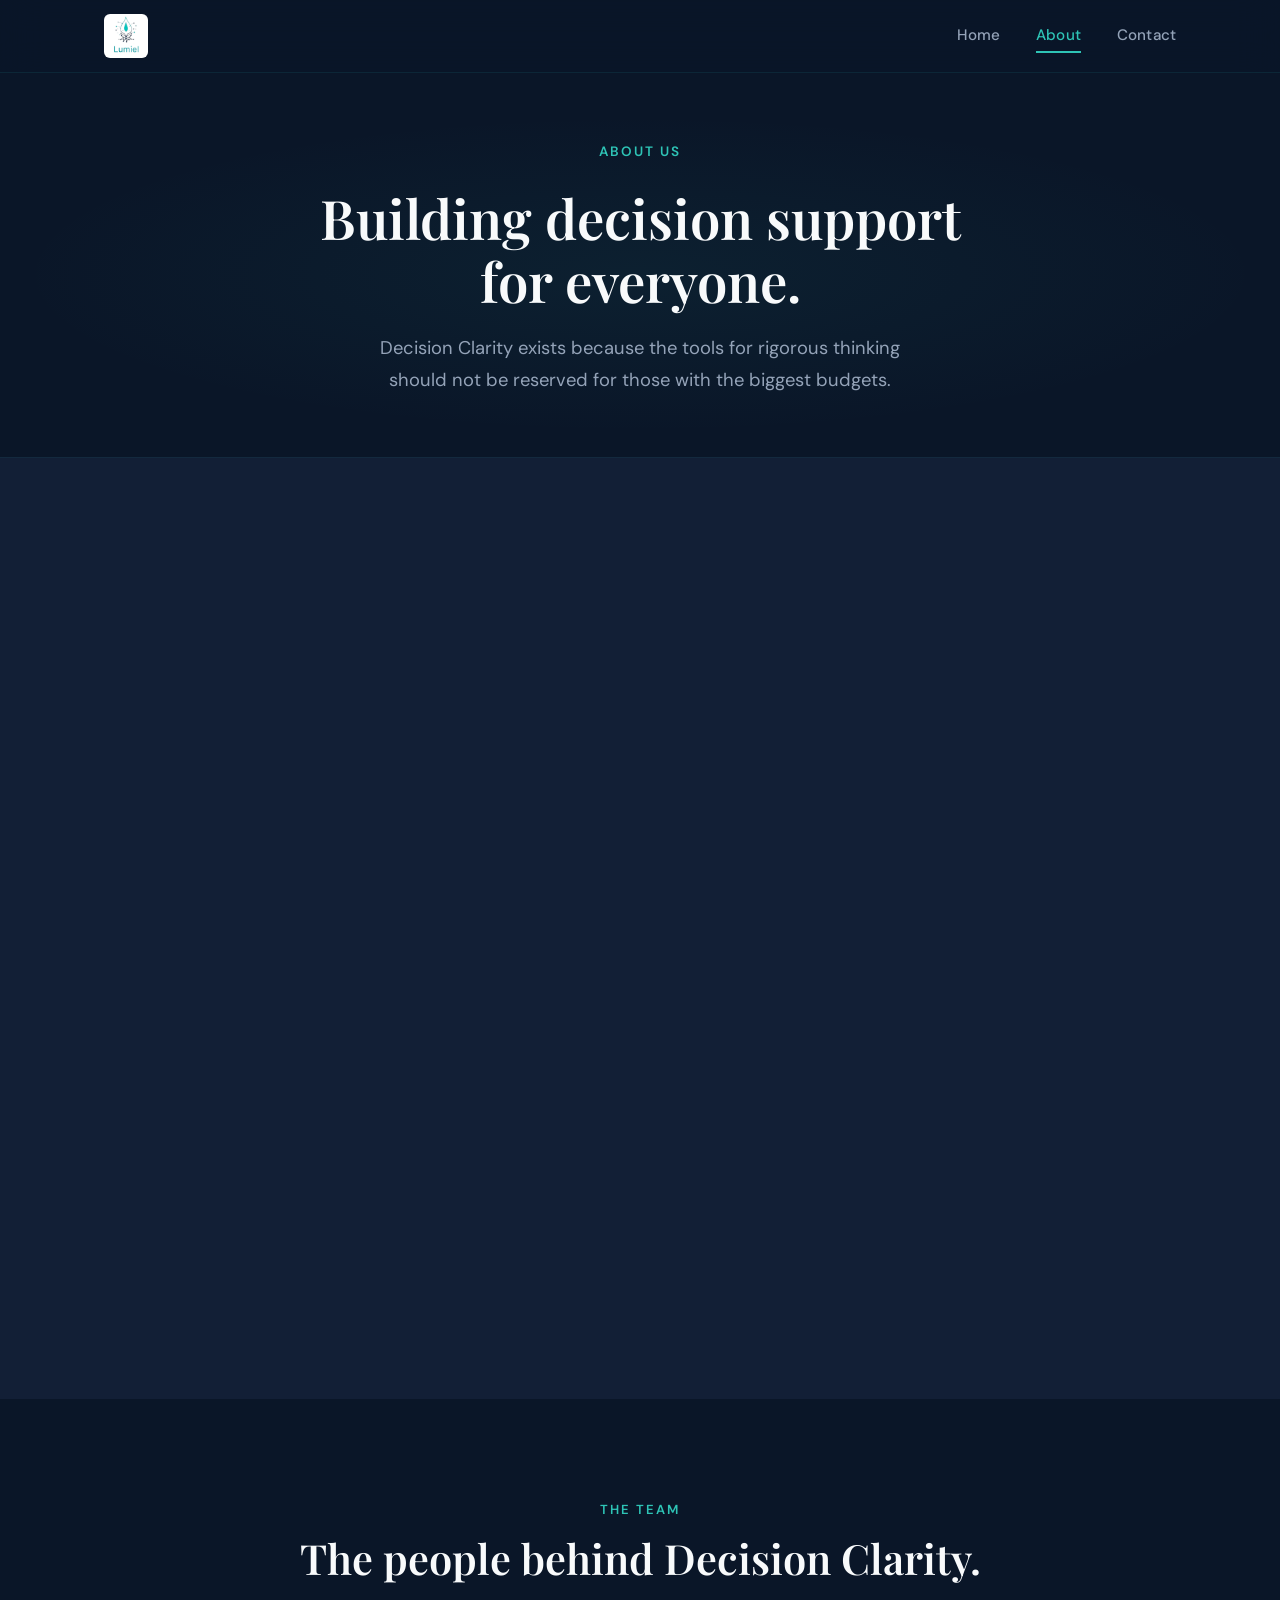
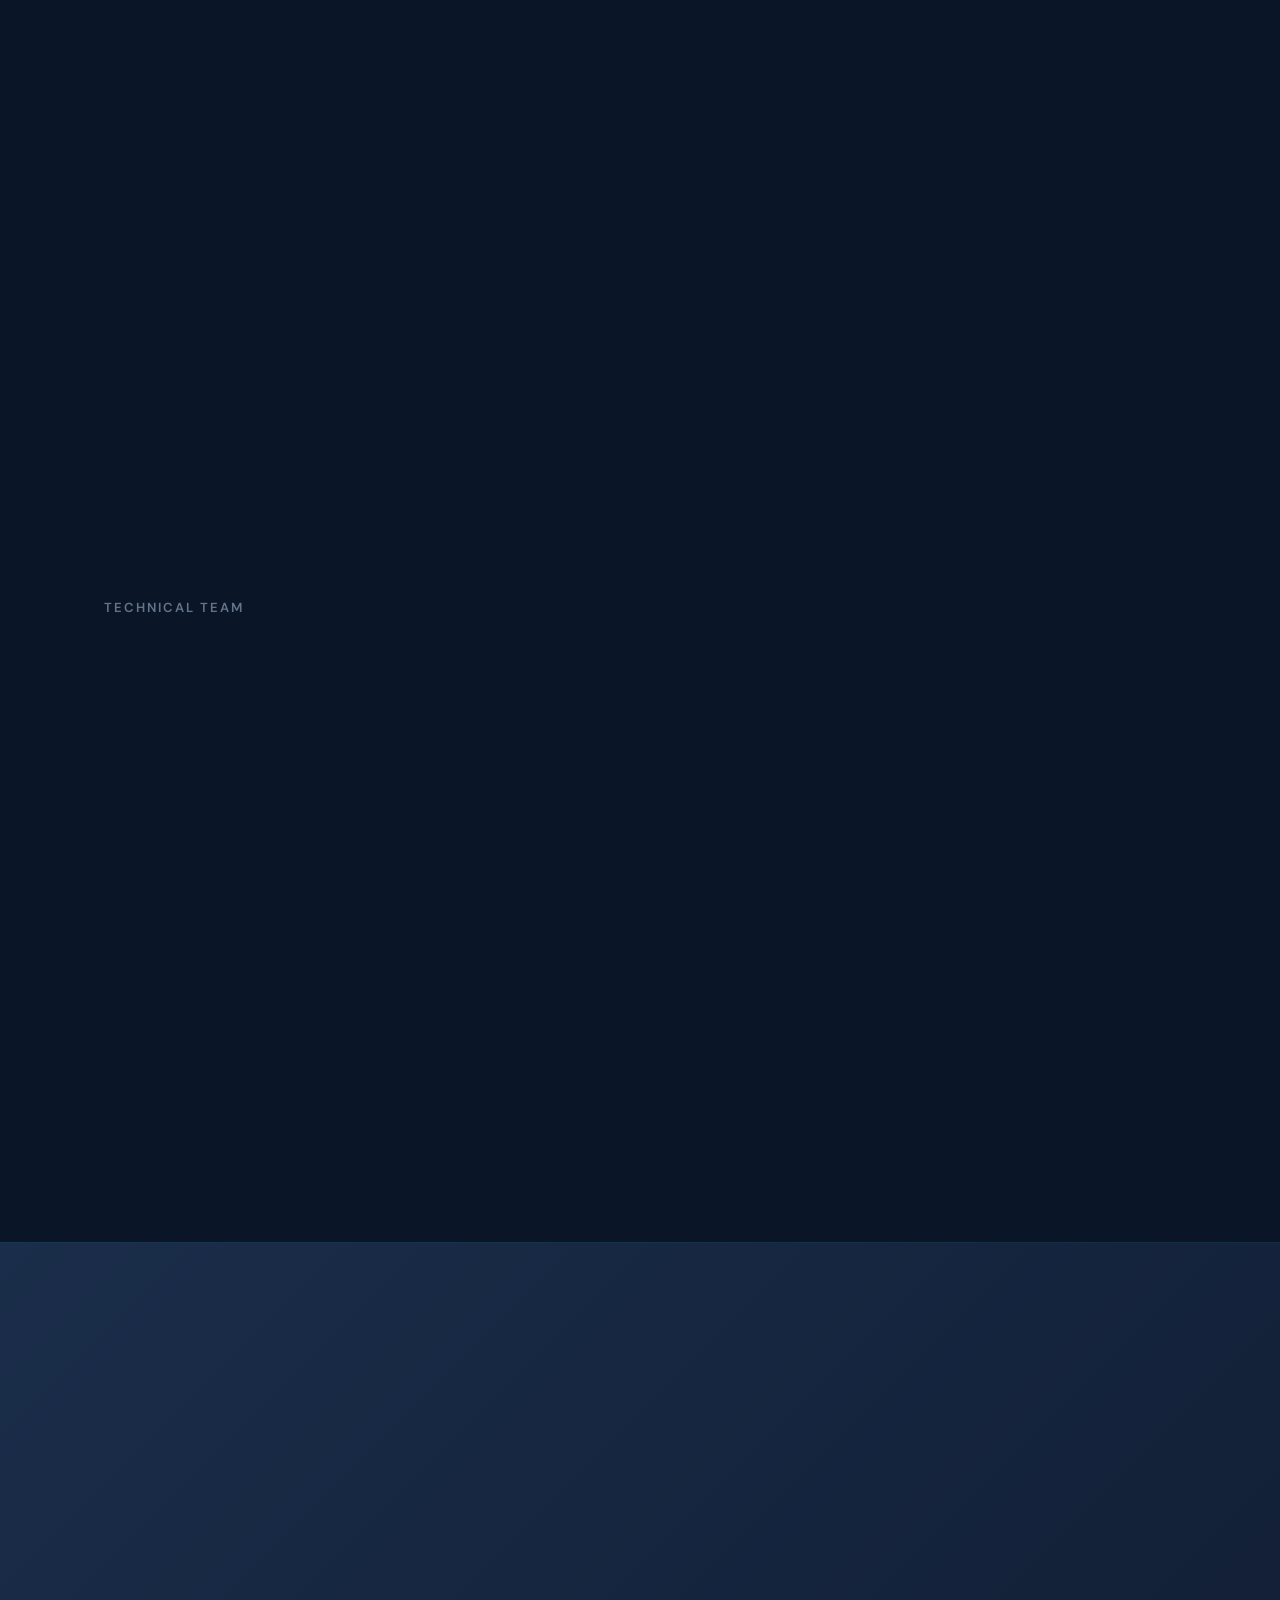
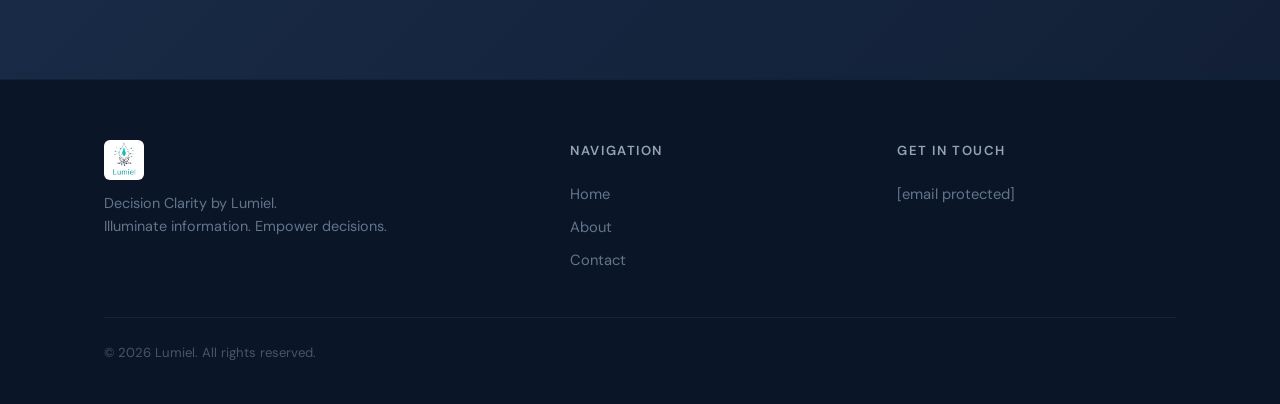
==== about.html @ 92bf22a9 "Initial commit: Decision Clarity site Co-Authored-By: Claude Opus 4.6 <noreply@anthropic.com>" ====
<!DOCTYPE html>
<html lang="en">
<head>
    <meta charset="UTF-8">
    <meta name="viewport" content="width=device-width, initial-scale=1.0">
    <title>About | Decision Clarity by Lumiel</title>
    <meta name="description" content="Meet the team behind Decision Clarity. Learn about our mission to democratize institutional-grade decision support.">
    <link rel="preconnect" href="https://fonts.googleapis.com">
    <link rel="preconnect" href="https://fonts.gstatic.com" crossorigin>
    <link href="https://fonts.googleapis.com/css2?family=DM+Sans:ital,opsz,wght@0,9..40,300;0,9..40,400;0,9..40,500;0,9..40,600;0,9..40,700;1,9..40,400&family=Playfair+Display:wght@400;500;600;700&display=swap" rel="stylesheet">
    <link rel="stylesheet" href="styles.css">
</head>
<body>

    <!-- Navigation -->
    <nav class="nav">
        <div class="nav-inner">
            <a href="index.html" class="nav-logo">
                <img src="images/logo.jpeg" alt="Lumiel" class="nav-logo-img">
            </a>
            <button class="nav-toggle" aria-label="Toggle menu">
                <span></span><span></span><span></span>
            </button>
            <div class="nav-links">
                <a href="index.html" class="nav-link">Home</a>
                <a href="about.html" class="nav-link active">About</a>
                <a href="contact.html" class="nav-link">Contact</a>
            </div>
        </div>
    </nav>

    <!-- About Hero -->
    <section class="page-hero">
        <div class="container">
            <p class="hero-eyebrow">About Us</p>
            <h1 class="page-hero-title">Building decision support<br>for everyone.</h1>
            <p class="page-hero-subtitle">Decision Clarity exists because the tools for rigorous thinking should not be reserved for those with the biggest budgets.</p>
        </div>
    </section>

    <!-- Mission -->
    <section class="section section-mission">
        <div class="container">
            <div class="mission-grid">
                <div class="mission-content">
                    <p class="section-eyebrow">Our Mission</p>
                    <h2 class="section-title">Closing the decision intelligence gap.</h2>
                    <p class="section-body">The methods behind Decision Clarity are not new. Structured analytic techniques, probabilistic forecasting, Bayesian updating, and causal reasoning have been developed and refined over decades in intelligence analysis, clinical research, and policy evaluation.</p>
                    <p class="section-body">What is new is making them accessible. These tools have historically required specialized training, expensive software, or institutional backing. Decision Clarity wraps them in a conversational interface that anyone can use, without sacrificing the rigor that makes them valuable.</p>
                    <p class="section-body">The platform uses a chat-first design that toggles to a structured decision engine when questions involve predictions, tradeoffs, or uncertainty. Simple questions get simple answers. Complex decisions get the analytical depth they deserve.</p>
                </div>
                <div class="mission-principles">
                    <div class="principle">
                        <span class="principle-number">01</span>
                        <h3>Transparency</h3>
                        <p>Every analysis comes with visible reasoning chains. No black boxes.</p>
                    </div>
                    <div class="principle">
                        <span class="principle-number">02</span>
                        <h3>Rigor</h3>
                        <p>Built on established analytical frameworks from intelligence and research communities.</p>
                    </div>
                    <div class="principle">
                        <span class="principle-number">03</span>
                        <h3>Accessibility</h3>
                        <p>Designed for people who need powerful tools, not people who already have them.</p>
                    </div>
                    <div class="principle">
                        <span class="principle-number">04</span>
                        <h3>Integrity</h3>
                        <p>A normative firewall separates facts from values. The platform informs your decisions without making them for you.</p>
                    </div>
                </div>
            </div>
        </div>
    </section>

    <!-- Team -->
    <section class="section section-team">
        <div class="container">
            <p class="section-eyebrow center">The Team</p>
            <h2 class="section-title center">The people behind Decision Clarity.</h2>

            <!-- Founder -->
            <div class="founder-card">
                <div class="founder-info">
                    <div class="founder-header">
                        <div class="founder-avatar">KAH</div>
                        <div>
                            <h3 class="founder-name">Katherine Anne Hardin</h3>
                            <p class="founder-role">Founder</p>
                        </div>
                    </div>
                    <p class="founder-bio">Katherine is the founder and architect of Decision Clarity. Her work sits at the intersection of civic technology, decision science, and AI accountability. She identified the decision intelligence gap after experiencing firsthand how consumer AI tools fail people during high-stakes, time-sensitive situations while institutions have access to far more sophisticated analytical infrastructure.</p>
                    <p class="founder-bio">She brings a distinctive combination of pattern recognition, systems thinking, and practical business execution. Before Decision Clarity, she built and scaled En L'Air Dancewear, achieving top seller status through strategic positioning and operational discipline. Her background includes commercial real estate management, international business operations, and deep engagement with the European civic tech ecosystem.</p>
                    <p class="founder-bio">Katherine designed Decision Clarity's core architecture: an 18 to 34 component system featuring Bayesian updating, causal inference, evidence grading, and a normative firewall that enforces the principled separation of facts from values.</p>
                    <div class="founder-links">
                        <a href="https://www.linkedin.com/in/katherine-hardin-231b8b284/" target="_blank" rel="noopener" class="social-link">
                            <svg viewBox="0 0 24 24" fill="currentColor" width="20" height="20"><path d="M20.447 20.452h-3.554v-5.569c0-1.328-.027-3.037-1.852-3.037-1.853 0-2.136 1.445-2.136 2.939v5.667H9.351V9h3.414v1.561h.046c.477-.9 1.637-1.85 3.37-1.85 3.601 0 4.267 2.37 4.267 5.455v6.286zM5.337 7.433a2.062 2.062 0 01-2.063-2.065 2.064 2.064 0 112.063 2.065zm1.782 13.019H3.555V9h3.564v11.452zM22.225 0H1.771C.792 0 0 .774 0 1.729v20.542C0 23.227.792 24 1.771 24h20.451C23.2 24 24 23.227 24 22.271V1.729C24 .774 23.2 0 22.222 0h.003z"/></svg>
                            LinkedIn
                        </a>
                    </div>
                </div>
            </div>

            <!-- Technical Team -->
            <h3 class="team-section-label">Technical Team</h3>
            <div class="team-grid">
                <div class="team-card">
                    <div class="team-avatar">DD</div>
                    <h3 class="team-name">Daniele Didino</h3>
                    <p class="team-role">Data Scientist &amp; ML Engineer</p>
                    <p class="team-location">Berlin, Germany</p>
                    <p class="team-bio">Data science professional with deep expertise in machine learning, deep learning, and statistical methods. Daniele brings rigorous analytical depth and practical implementation experience across the full data science lifecycle, from concept development to model deployment. His background in communicating complex technical concepts to diverse audiences strengthens the platform's commitment to accessibility.</p>
                    <div class="team-skills">
                        <span>Machine Learning</span>
                        <span>Deep Learning</span>
                        <span>Statistics</span>
                        <span>Data Science</span>
                    </div>
                    <a href="https://www.linkedin.com/in/daniele-didino" target="_blank" rel="noopener" class="social-link">
                        <svg viewBox="0 0 24 24" fill="currentColor" width="16" height="16"><path d="M20.447 20.452h-3.554v-5.569c0-1.328-.027-3.037-1.852-3.037-1.853 0-2.136 1.445-2.136 2.939v5.667H9.351V9h3.414v1.561h.046c.477-.9 1.637-1.85 3.37-1.85 3.601 0 4.267 2.37 4.267 5.455v6.286zM5.337 7.433a2.062 2.062 0 01-2.063-2.065 2.064 2.064 0 112.063 2.065zm1.782 13.019H3.555V9h3.564v11.452zM22.225 0H1.771C.792 0 0 .774 0 1.729v20.542C0 23.227.792 24 1.771 24h20.451C23.2 24 24 23.227 24 22.271V1.729C24 .774 23.2 0 22.222 0h.003z"/></svg>
                        LinkedIn
                    </a>
                </div>

                <div class="team-card">
                    <div class="team-avatar">TK</div>
                    <h3 class="team-name">Timur Kabulov</h3>
                    <p class="team-role">AI/ML Engineer</p>
                    <p class="team-location">Minsk, Belarus</p>
                    <p class="team-bio">Machine learning engineer with strong practical experience applying advanced deep learning and statistical methods to real-world problems. Timur specializes in computer vision, image segmentation, and building AI-powered systems, bringing hands-on expertise in designing and deploying scalable ML solutions. His background spans bioengineering, bioinformatics, and industrial applications of AI.</p>
                    <div class="team-skills">
                        <span>Deep Learning</span>
                        <span>Computer Vision</span>
                        <span>Python</span>
                        <span>PyTorch</span>
                    </div>
                    <a href="https://www.linkedin.com/in/ta8kimur" target="_blank" rel="noopener" class="social-link">
                        <svg viewBox="0 0 24 24" fill="currentColor" width="16" height="16"><path d="M20.447 20.452h-3.554v-5.569c0-1.328-.027-3.037-1.852-3.037-1.853 0-2.136 1.445-2.136 2.939v5.667H9.351V9h3.414v1.561h.046c.477-.9 1.637-1.85 3.37-1.85 3.601 0 4.267 2.37 4.267 5.455v6.286zM5.337 7.433a2.062 2.062 0 01-2.063-2.065 2.064 2.064 0 112.063 2.065zm1.782 13.019H3.555V9h3.564v11.452zM22.225 0H1.771C.792 0 0 .774 0 1.729v20.542C0 23.227.792 24 1.771 24h20.451C23.2 24 24 23.227 24 22.271V1.729C24 .774 23.2 0 22.222 0h.003z"/></svg>
                        LinkedIn
                    </a>
                </div>
            </div>
        </div>
    </section>

    <!-- CTA -->
    <section class="section section-cta">
        <div class="container">
            <div class="cta-inner">
                <h2>Interested in what we're building?</h2>
                <p>Decision Clarity is in active development. We welcome conversations with funders, researchers, civic technologists, and anyone who believes decision support should be accessible to all.</p>
                <a href="contact.html" class="btn btn-primary">Get in Touch</a>
            </div>
        </div>
    </section>

    <!-- Footer -->
    <footer class="footer">
        <div class="container">
            <div class="footer-grid">
                <div class="footer-brand">
                    <img src="images/logo.jpeg" alt="Lumiel" class="footer-logo">
                    <p class="footer-tagline">Decision Clarity by Lumiel.<br>Illuminate information. Empower decisions.</p>
                </div>
                <div class="footer-nav">
                    <h4>Navigation</h4>
                    <a href="index.html">Home</a>
                    <a href="about.html">About</a>
                    <a href="contact.html">Contact</a>
                </div>
                <div class="footer-contact">
                    <h4>Get in Touch</h4>
                    <a href="/cdn-cgi/l/email-protection#6d060c1905081f040308050c1f0904035e5e2d0a000c0401430e0200"><span class="__cf_email__" data-cfemail="9ef5ffeaf6fbecf7f0fbf6ffecfaf7f0adaddef9f3fff7f2b0fdf1f3">[email&#160;protected]</span></a>
                </div>
            </div>
            <div class="footer-bottom">
                <p>&copy; 2026 Lumiel. All rights reserved.</p>
            </div>
        </div>
    </footer>

    <script data-cfasync="false" src="/cdn-cgi/scripts/5c5dd728/cloudflare-static/email-decode.min.js"></script><script>
        const toggle = document.querySelector('.nav-toggle');
        const links = document.querySelector('.nav-links');
        toggle.addEventListener('click', () => {
            links.classList.toggle('open');
            toggle.classList.toggle('open');
        });

        const observer = new IntersectionObserver((entries) => {
            entries.forEach(entry => {
                if (entry.isIntersecting) e
---- styles.css ----
/* ============================================
   Decision Clarity by Lumiel
   Stylesheet
   ============================================ */

:root {
    --navy: #0a1628;
    --navy-mid: #121f36;
    --navy-light: #1a2d4a;
    --teal: #2ec4b6;
    --teal-light: #5eddd0;
    --teal-glow: rgba(46, 196, 182, 0.15);
    --teal-subtle: rgba(46, 196, 182, 0.08);
    --white: #f8fafb;
    --gray-100: #e8ecf0;
    --gray-200: #c9d1da;
    --gray-300: #94a3b8;
    --gray-400: #64748b;
    --gray-500: #475569;
    --text-primary: #f0f4f8;
    --text-secondary: #94a3b8;
    --text-dark: #1a2d4a;
    --text-dark-secondary: #475569;
    --surface: #0f1b2e;
    --surface-light: #f1f5f9;
    --font-display: 'Playfair Display', Georgia, serif;
    --font-body: 'DM Sans', -apple-system, BlinkMacSystemFont, sans-serif;
    --ease-out: cubic-bezier(0.25, 0.46, 0.45, 0.94);
    --ease-spring: cubic-bezier(0.34, 1.56, 0.64, 1);
}

/* Reset */
*, *::before, *::after { box-sizing: border-box; margin: 0; padding: 0; }
html { scroll-behavior: smooth; -webkit-font-smoothing: antialiased; }
body {
    font-family: var(--font-body);
    background: var(--navy);
    color: var(--text-primary);
    line-height: 1.7;
    overflow-x: hidden;
}
img { max-width: 100%; display: block; }
a { color: inherit; text-decoration: none; }

/* Container */
.container {
    max-width: 1120px;
    margin: 0 auto;
    padding: 0 24px;
}

/* ============================================
   Navigation
   ============================================ */
.nav {
    position: fixed;
    top: 0;
    left: 0;
    right: 0;
    z-index: 1000;
    background: rgba(10, 22, 40, 0.85);
    backdrop-filter: blur(20px);
    border-bottom: 1px solid rgba(46, 196, 182, 0.1);
}
.nav-inner {
    max-width: 1120px;
    margin: 0 auto;
    padding: 0 24px;
    display: flex;
    align-items: center;
    justify-content: space-between;
    height: 72px;
}
.nav-logo { display: flex; align-items: center; }
.nav-logo-img { height: 44px; width: auto; border-radius: 6px; }
.nav-links { display: flex; gap: 36px; align-items: center; }
.nav-link {
    font-size: 0.95rem;
    font-weight: 500;
    color: var(--gray-300);
    transition: color 0.3s var(--ease-out);
    letter-spacing: 0.01em;
    position: relative;
}
.nav-link::after {
    content: '';
    position: absolute;
    bottom: -4px;
    left: 0;
    width: 0;
    height: 2px;
    background: var(--teal);
    transition: width 0.3s var(--ease-out);
}
.nav-link:hover, .nav-link.active { color: var(--teal); }
.nav-link:hover::after, .nav-link.active::after { width: 100%; }

/* Mobile Nav Toggle */
.nav-toggle {
    display: none;
    flex-direction: column;
    gap: 5px;
    background: none;
    border: none;
    cursor: pointer;
    padding: 4px;
}
.nav-toggle span {
    display: block;
    width: 24px;
    height: 2px;
    background: var(--gray-300);
    transition: all 0.3s var(--ease-out);
    border-radius: 1px;
}
.nav-toggle.open span:nth-child(1) { transform: rotate(45deg) translate(5px, 5px); }
.nav-toggle.open span:nth-child(2) { opacity: 0; }
.nav-toggle.open span:nth-child(3) { transform: rotate(-45deg) translate(5px, -5px); }

/* ============================================
   Hero
   ============================================ */
.hero {
    position: relative;
    min-height: 100vh;
    display: flex;
    align-items: center;
    padding: 120px 24px 80px;
    overflow: hidden;
}
.hero-bg {
    position: absolute;
    inset: 0;
    background: 
        radial-gradient(ellipse 80% 60% at 20% 50%, rgba(46, 196, 182, 0.08) 0%, transparent 70%),
        radial-gradient(ellipse 60% 80% at 80% 30%, rgba(46, 196, 182, 0.05) 0%, transparent 60%),
        linear-gradient(180deg, var(--navy) 0%, var(--navy-mid) 100%);
}
.hero-glow {
    position: absolute;
    top: 30%;
    left: 10%;
    width: 400px;
    height: 400px;
    background: radial-gradient(circle, rgba(46, 196, 182, 0.12) 0%, transparent 70%);
    filter: blur(80px);
    pointer-events: none;
    animation: glow-float 8s ease-in-out infinite alternate;
}
@keyframes glow-float {
    0% { transform: translate(0, 0); }
    100% { transform: translate(60px, -40px); }
}
.hero-content {
    position: relative;
    max-width: 720px;
    margin: 0 auto;
    text-align: center;
}
.hero-eyebrow {
    font-family: var(--font-body);
    font-size: 0.85rem;
    font-weight: 600;
    text-transform: uppercase;
    letter-spacing: 0.15em;
    color: var(--teal);
    margin-bottom: 24px;
}
.hero-title {
    font-family: var(--font-display);
    font-size: clamp(2.4rem, 5.5vw, 3.8rem);
    font-weight: 600;
    line-height: 1.15;
    margin-bottom: 28px;
    color: var(--white);
}
.hero-subtitle {
    font-size: 1.15rem;
    line-height: 1.75;
    color: var(--gray-300);
    margin-bottom: 40px;
    max-width: 600px;
    margin-left: auto;
    margin-right: auto;
}
.hero-actions {
    display: flex;
    gap: 16px;
    justify-content: center;
    flex-wrap: wrap;
}

/* ============================================
   Page Hero (About, Contact)
   ============================================ */
.page-hero {
    padding: 140px 0 60px;
    text-align: center;
    background:
        radial-gradient(ellipse 70% 50% at 50% 60%, rgba(46, 196, 182, 0.06) 0%, transparent 70%),
        var(--navy);
}
.page-hero-title {
    font-family: var(--font-display);
    font-size: clamp(2.2rem, 5vw, 3.4rem);
    font-weight: 600;
    line-height: 1.15;
    margin-bottom: 20px;
    color: var(--white);
}
.page-hero-subtitle {
    font-size: 1.15rem;
    color: var(--gray-300);
    max-width: 560px;
    margin: 0 auto;
    line-height: 1.75;
}

/* ============================================
   Buttons
   ============================================ */
.btn {
    display: inline-flex;
    align-items: center;
    padding: 14px 32px;
    font-family: var(--font-body);
    font-size: 0.95rem;
    font-weight: 600;
    border-radius: 8px;
    transition: all 0.3s var(--ease-out);
    cursor: pointer;
    border: none;
    letter-spacing: 0.01em;
}
.btn-primary {
    background: var(--teal);
    color: var(--navy);
}
.btn-primary:hover {
    background: var(--teal-light);
    transform: translateY(-2px);
    box-shadow: 0 8px 30px rgba(46, 196, 182, 0.25);
}
.btn-outline {
    background: transparent;
    color: var(--teal);
    border: 1.5px solid rgba(46, 196, 182, 0.4);
}
.btn-outline:hover {
    border-color: var(--teal);
    background: rgba(46, 196, 182, 0.08);
    transform: translateY(-2px);
}
.btn-outline-light {
    background: transparent;
    color: var(--white);
    border: 1.5px solid rgba(255, 255, 255, 0.3);
}
.btn-outline-light:hover {
    border-color: var(--white);
    background: rgba(255, 255, 255, 0.08);
    transform: translateY(-2px);
}

/* ============================================
   Sections
   ============================================ */
.section { padding: 100px 0; }
.section-eyebrow {
    font-size: 0.82rem;
    font-weight: 600;
    text-transform: uppercase;
    letter-spacing: 0.15em;
    color: var(--teal);
    margin-bottom: 12px;
}
.section-eyebrow.center { text-align: center; }
.section-title {
    font-family: var(--font-display);
    font-size: clamp(1.8rem, 3.5vw, 2.6rem);
    font-weight: 600;
    line-height: 1.2;
    margin-bottom: 20px;
    color: var(--white);
}
.section-title.center { text-align: center; }
.section-body {
    font-size: 1.05rem;
    color: var(--gray-300);
    line-height: 1.8;
    margin-bottom: 16px;
}
.section-intro {
    font-size: 1.1rem;
    color: var(--gray-300);
    max-width: 640px;
    margin: 0 auto 60px;
    line-height: 1.75;
}
.section-intro.center { text-align: center; }

/* ============================================
   Problem Section
   ============================================ */
.section-problem {
    background: var(--navy-mid);
    border-top: 1px solid rgba(46, 196, 182, 0.06);
    border-bottom: 1px solid rgba(46, 196, 182, 0.06);
}
.problem-grid {
    display: grid;
    grid-template-columns: 1fr 1fr;
    gap: 80px;
    align-items: center;
}
.problem-text, .problem-visual {
    opacity: 0;
    transform: translateY(30px);
    transition: all 0.8s var(--ease-out);
}
.problem-text.visible, .problem-visual.visible {
    opacity: 1;
    transform: translateY(0);
}
.gap-card {
    padding: 28px;
    border-radius: 12px;
    border: 1px solid rgba(46, 196, 182, 0.15);
}
.gap-card-top {
    background: linear-gradient(135deg, rgba(46, 196, 182, 0.12) 0%, rgba(46, 196, 182, 0.03) 100%);
}
.gap-card-bottom {
    background: rgba(255, 255, 255, 0.03);
    border-color: rgba(255, 255, 255, 0.1);
}
.gap-card h3 {
    font-family: var(--font-display);
    font-size: 1.2rem;
    margin-bottom: 8px;
    color: var(--white);
}
.gap-card p {
    font-size: 0.92rem;
    color: var(--gray-300);
    line-height: 1.6;
}
.gap-icon {
    font-size: 1.4rem;
    color: var(--teal);
    display: block;
    margin-bottom: 10px;
}
.gap-divider {
    display: flex;
    align-items: center;
    justify-content: center;
    padding: 20px 0;
}
.gap-divider span {
    font-size: 0.8rem;
    font-weight: 700;
    text-transform: uppercase;
    letter-spacing: 0.2em;
    color: var(--gray-400);
    position: relative;
    padding: 0 20px;
}
.gap-divider span::before, .gap-divider span::after {
    content: '';
    position: absolute;
    top: 50%;
    width: 40px;
    height: 1px;
    background: var(--gray-500);
}
.gap-divider span::before { right: 100%; }
.gap-divider span::after { left: 100%; }

/* ============================================
   Capabilities
   ============================================ */
.section-capabilities {
    background: var(--navy);
}
.capabilities-grid {
    display: grid;
    grid-template-columns: repeat(3, 1fr);
    gap: 24px;
}
.capability-card {
    padding: 36px 28px;
    border-radius: 12px;
    background: var(--surface);
    border: 1px solid rgba(46, 196, 182, 0.08);
    transition: all 0.4s var(--ease-out);
    opacity: 0;
    transform: translateY(30px);
}
.capability-card.visible {
    opacity: 1;
    transform: translateY(0);
}
.capability-card:nth-child(2).visible { transition-delay: 0.1s; }
.capability-card:nth-child(3).visible { transition-delay: 0.2s; }
.capability-card:nth-child(4).visible { transition-delay: 0.3s; }
.capability-card:nth-child(5).visible { transition-delay: 0.4s; }
.capability-card:nth-child(6).visible { transition-delay: 0.5s; }
.capability-card:hover {
    border-color: rgba(46, 196, 182, 0.25);
    transform: translateY(-4px);
    box-shadow: 0 12px 40px rgba(0, 0, 0, 0.3);
}
.capability-icon {
    width: 48px;
    height: 48px;
    margin-bottom: 20px;
    color: var(--teal);
}
.capability-icon svg { width: 100%; height: 100%; }
.capability-card h3 {
    font-family: var(--font-display);
    font-size: 1.15rem;
    font-weight: 600;
    margin-bottom: 12px;
    color: var(--white);
}
.capability-card p {
    font-size: 0.95rem;
    color: var(--gray-300);
    line-height: 1.7;
}

/* ============================================
   CTA Section
   ============================================ */
.section-cta {
    background: linear-gradient(135deg, var(--navy-light) 0%, var(--navy-mid) 100%);
    border-top: 1px solid rgba(46, 196, 182, 0.08);
}
.cta-inner {
    text-align: center;
    max-width: 640px;
    margin: 0 auto;
    opacity: 0;
    transform: translateY(30px);
    transition: all 0.8s var(--ease-out);
}
.cta-inner.visible {
    opacity: 1;
    transform: translateY(0);
}
.cta-inner h2 {
    font-family: var(--font-display);
    font-size: clamp(1.6rem, 3vw, 2.2rem);
    font-weight: 600;
    line-height: 1.3;
    margin-bottom: 16px;
    color: var(--white);
}
.cta-inner p {
    font-size: 1.05rem;
    color: var(--gray-300);
    line-height: 1.75;
    margin-bottom: 32px;
}
.cta-actions {
    display: flex;
    gap: 16px;
    justify-content: center;
    flex-wrap: wrap;
}

/* ============================================
   Mission Section (About)
   ============================================ */
.section-mission {
    background: var(--navy-mid);
    border-top: 1px solid rgba(46, 196, 182, 0.06);
}
.mission-grid {
    display: grid;
    grid-template-columns: 1.2fr 1fr;
    gap: 80px;
    align-items: start;
}
.mission-content {
    opacity: 0;
    transform: translateY(30px);
    transition: all 0.8s var(--ease-out);
}
.mission-content.visible {
    opacity: 1;
    transform: translateY(0);
}
.mission-principles { display: flex; flex-direction: column; gap: 24px; }
.principle {
    padding: 24px;
    border-radius: 10px;
    background: var(--surface);
    border: 1px solid rgba(46, 196, 182, 0.08);
    opacity: 0;
    transform: translateX(30px);
    transition: all 0.6s var(--ease-out);
}
.principle.visible {
    opacity: 1;
    transform: translateX(0);
}
.principle:nth-child(2).visible { transition-delay: 0.1s; }
.principle:nth-child(3).visible { transition-delay: 0.2s; }
.principle:nth-child(4).visible { transition-delay: 0.3s; }
.principle-number {
    font-size: 0.75rem;
    font-weight: 700;
    color: var(--teal);
    letter-spacing: 0.1em;
    display: block;
    margin-bottom: 8px;
}
.principle h3 {
    font-family: var(--font-display);
    font-size: 1.1rem;
    margin-bottom: 6px;
    color: var(--white);
}
.principle p {
    font-size: 0.92rem;
    color: var(--gray-300);
    line-height: 1.6;
}

/* ============================================
   Team Section (About)
   ============================================ */
.section-team {
    background: var(--navy);
}
.team-section-label {
    font-family: var(--font-body);
    font-size: 0.82rem;
    font-weight: 600;
    text-transform: uppercase;
    letter-spacing: 0.15em;
    color: var(--gray-400);
    margin-bottom: 24px;
    margin-top: 60px;
}

/* Founder Card */
.founder-card {
    margin-top: 48px;
    padding: 40px;
    border-radius: 16px;
    background: linear-gradient(135deg, rgba(46, 196, 182, 0.06) 0%, var(--surface) 100%);
    border: 1px solid rgba(46, 196, 182, 0.12);
    opacity: 0;
    transform: translateY(30px);
    transition: all 0.8s var(--ease-out);
}
.founder-card.visible {
    opacity: 1;
    transform: translateY(0);
}
.founder-header {
    display: flex;
    align-items: center;
    gap: 20px;
    margin-bottom: 24px;
}
.founder-avatar {
    width: 64px;
    height: 64px;
    border-radius: 50%;
    background: linear-gradient(135deg, var(--teal) 0%, var(--teal-light) 100%);
    display: flex;
    align-items: center;
    justify-content: center;
    font-family: var(--font-display);
    font-weight: 600;
    font-size: 1.1rem;
    color: var(--navy);
    flex-shrink: 0;
}
.founder-name {
    font-family: var(--font-display);
    font-size: 1.5rem;
    font-weight: 600;
    color: var(--white);
}
.founder-role {
    font-size: 0.95rem;
    color: var(--teal);
    font-weight: 500;
    margin-top: 2px;
}
.founder-bio {
    font-size: 1rem;
    color: var(--gray-300);
    line-height: 1.8;
    margin-bottom: 14px;
}
.founder-links {
    margin-top: 20px;
    display: flex;
    gap: 16px;
}

/* Social Links */
.social-link {
    display: inline-flex;
    align-items: center;
    gap: 8px;
    font-size: 0.9rem;
    font-weight: 500;
    color: var(--teal);
    transition: color 0.3s var(--ease-out);
}
.social-link:hover { color: var(--teal-light); }
.social-link svg { flex-shrink: 0; }

/* Team Cards */
.team-grid {
    display: grid;
    grid-template-columns: repeat(2, 1fr);
    gap: 24px;
}
.team-card {
    padding: 32px;
    border-radius: 12px;
    background: var(--surface);
    border: 1px solid rgba(46, 196, 182, 0.08);
    transition: all 0.4s var(--ease-out);
    opacity: 0;
    transform: translateY(30px);
}
.team-card.visible {
    opacity: 1;
    transform: translateY(0);
}
.team-card:nth-child(2).visible { transition-delay: 0.15s; }
.team-card:hover {
    border-color: rgba(46, 196, 182, 0.2);
    transform: translateY(-3px);
}
.team-avatar {
    width: 52px;
    height: 52px;
    border-radius: 50%;
    background: var(--navy-light);
    border: 1.5px solid rgba(46, 196, 182, 0.25);
    display: flex;
    align-items: center;
    justify-content: center;
    font-family: var(--font-display);
    font-weight: 600;
    font-size: 0.95rem;
    color: var(--teal);
    margin-bottom: 16px;
}
.team-name {
    font-family: var(--font-display);
    font-size: 1.15rem;
    font-weight: 600;
    color: var(--white);
    margin-bottom: 4px;
}
.team-role {
    font-size: 0.92rem;
    color: var(--teal);
    font-weight: 500;
}
.team-location {
    font-size: 0.85rem;
    color: var(--gray-400);
    margin-bottom: 14px;
}
.team-bio {
    font-size: 0.92rem;
    color: var(--gray-300);
    line-height: 1.7;
    margin-bottom: 16px;
}
.team-skills {
    display: flex;
    flex-wrap: wrap;
    gap: 8px;
    margin-bottom: 16px;
}
.team-skills span {
    font-size: 0.78rem;
    font-weight: 500;
    padding: 4px 12px;
    border-radius: 20px;
    background: rgba(46, 196, 182, 0.1);
    color: var(--teal);
    border: 1px solid rgba(46, 196, 182, 0.15);
}

/* ============================================
   Contact Section
   ============================================ */
.section-contact {
    background: var(--navy-mid);
    border-top: 1px solid rgba(46, 196, 182, 0.06);
}
.contact-grid {
    display: grid;
    grid-template-columns: 1fr 1fr;
    gap: 60px;
    align-items: start;
}
.contact-block {
    margin-bottom: 36px;
    opacity: 0;
    transform: translateY(20px);
    transition: all 0.6s var(--ease-out);
}
.contact-block.visible {
    opacity: 1;
    transform: translateY(0);
}
.contact-block:nth-child(2).visible { transition-delay: 0.1s; }
.contact-block:nth-child(3).visible { transition-delay: 0.2s; }
.contact-block h3 {
    font-family: var(--font-display);
    font-size: 1.1rem;
    color: var(--white);
    margin-bottom: 10px;
}
.contact-link {
    font-size: 1.05rem;
    color: var(--teal);
    transition: color 0.3s var(--ease-out);
}
.contact-link:hover { color: var(--teal-light); }
.contact-list {
    list-style: none;
    padding: 0;
}
.contact-list li {
    font-size: 0.95rem;
    color: var(--gray-300);
    line-height: 1.7;
    padding: 6px 0;
    padding-left: 20px;
    position: relative;
}
.contact-list li::before {
    content: '';
    position: absolute;
    left: 0;
    top: 14px;
    width: 6px;
    height: 6px;
    border-radius: 50%;
    background: var(--teal);
    opacity: 0.6;
}
.contact-card {
    padding: 48px 36px;
    border-radius: 16px;
    background: var(--surface);
    border: 1px solid rgba(46, 196, 182, 0.1);
    text-align: center;
    opacity: 0;
    transform: translateY(30px);
    transition: all 0.8s var(--ease-out);
}
.contact-card.visible {
    opacity: 1;
    transform: translateY(0);
}
.contact-card-icon {
    color: var(--teal);
    margin-bottom: 20px;
    opacity: 0.8;
}
.contact-card h3 {
    font-family: var(--font-display);
    font-size: 1.3rem;
    color: var(--white);
    margin-bottom: 12px;
}
.contact-card p {
    font-size: 0.95rem;
    color: var(--gray-300);
    line-height: 1.7;
    margin-bottom: 28px;
}

/* ============================================
   Footer
   ============================================ */
.footer {
    padding: 60px 0 40px;
    border-top: 1px solid rgba(46, 196, 182, 0.08);
    background: var(--navy);
}
.footer-grid {
    display: grid;
    grid-template-columns: 1.5fr 1fr 1fr;
    gap: 48px;
    margin-bottom: 40px;
}
.footer-logo {
    height: 40px;
    width: auto;
    border-radius: 6px;
    margin-bottom: 12px;
}
.footer-tagline {
    font-size: 0.9rem;
    color: var(--gray-400);
    line-height: 1.6;
}
.footer-nav h4, .footer-contact h4 {
    font-family: var(--font-body);
    font-size: 0.82rem;
    font-weight: 600;
    text-transform: uppercase;
    letter-spacing: 0.12em;
    color: var(--gray-300);
    margin-bottom: 16px;
}
.footer-nav a, .footer-contact a {
    display: block;
    font-size: 0.92rem;
    color: var(--gray-400);
    padding: 4px 0;
    transition: color 0.3s var(--ease-out);
}
.footer-nav a:hover, .footer-contact a:hover { color: var(--teal); }
.footer-bottom {
    padding-top: 24px;
    border-top: 1px solid rgba(255, 255, 255, 0.06);
}
.footer-bottom p {
    font-size: 0.82rem;
    color: var(--gray-500);
}

/* ============================================
   Responsive
   ============================================ */
@media (max-width: 768px) {
    .nav-toggle { display: flex; }
    .nav-links {
        display: none;
        position: absolute;
        top: 72px;
        left: 0;
        right: 0;
        background: rgba(10, 22, 40, 0.98);
        backdrop-filter: blur(20px);
        padding: 24px;
        flex-direction: column;
        gap: 0;
        border-bottom: 1px solid rgba(46, 196, 182, 0.1);
    }
    .nav-links.open { display: flex; }
    .nav-link { padding: 12px 0; }
    .nav-link::after { display: none; }

    .hero { min-height: auto; padding: 120px 24px 60px; }
    .hero-title { font-size: 2rem; }

    .problem-grid { grid-template-columns: 1fr; gap: 40px; }
    .capabilities-grid { grid-template-columns: 1fr; }
    .mission-grid { grid-template-columns: 1fr; gap: 48px; }
    .team-grid { grid-template-columns: 1fr; }
    .contact-grid { grid-template-columns: 1fr; gap: 40px; }
    .footer-grid { grid-template-columns: 1fr; gap: 32px; }

    .founder-card { padding: 28px; }
    .section { padding: 60px 0; }
}

@media (max-width: 480px) {
    .hero-title { font-size: 1.75rem; }
    .page-hero-title { font-size: 1.75rem; }
    .hero-actions { flex-direction: column; align-items: center; }
    .btn { width: 100%; justify-content: center; }
}
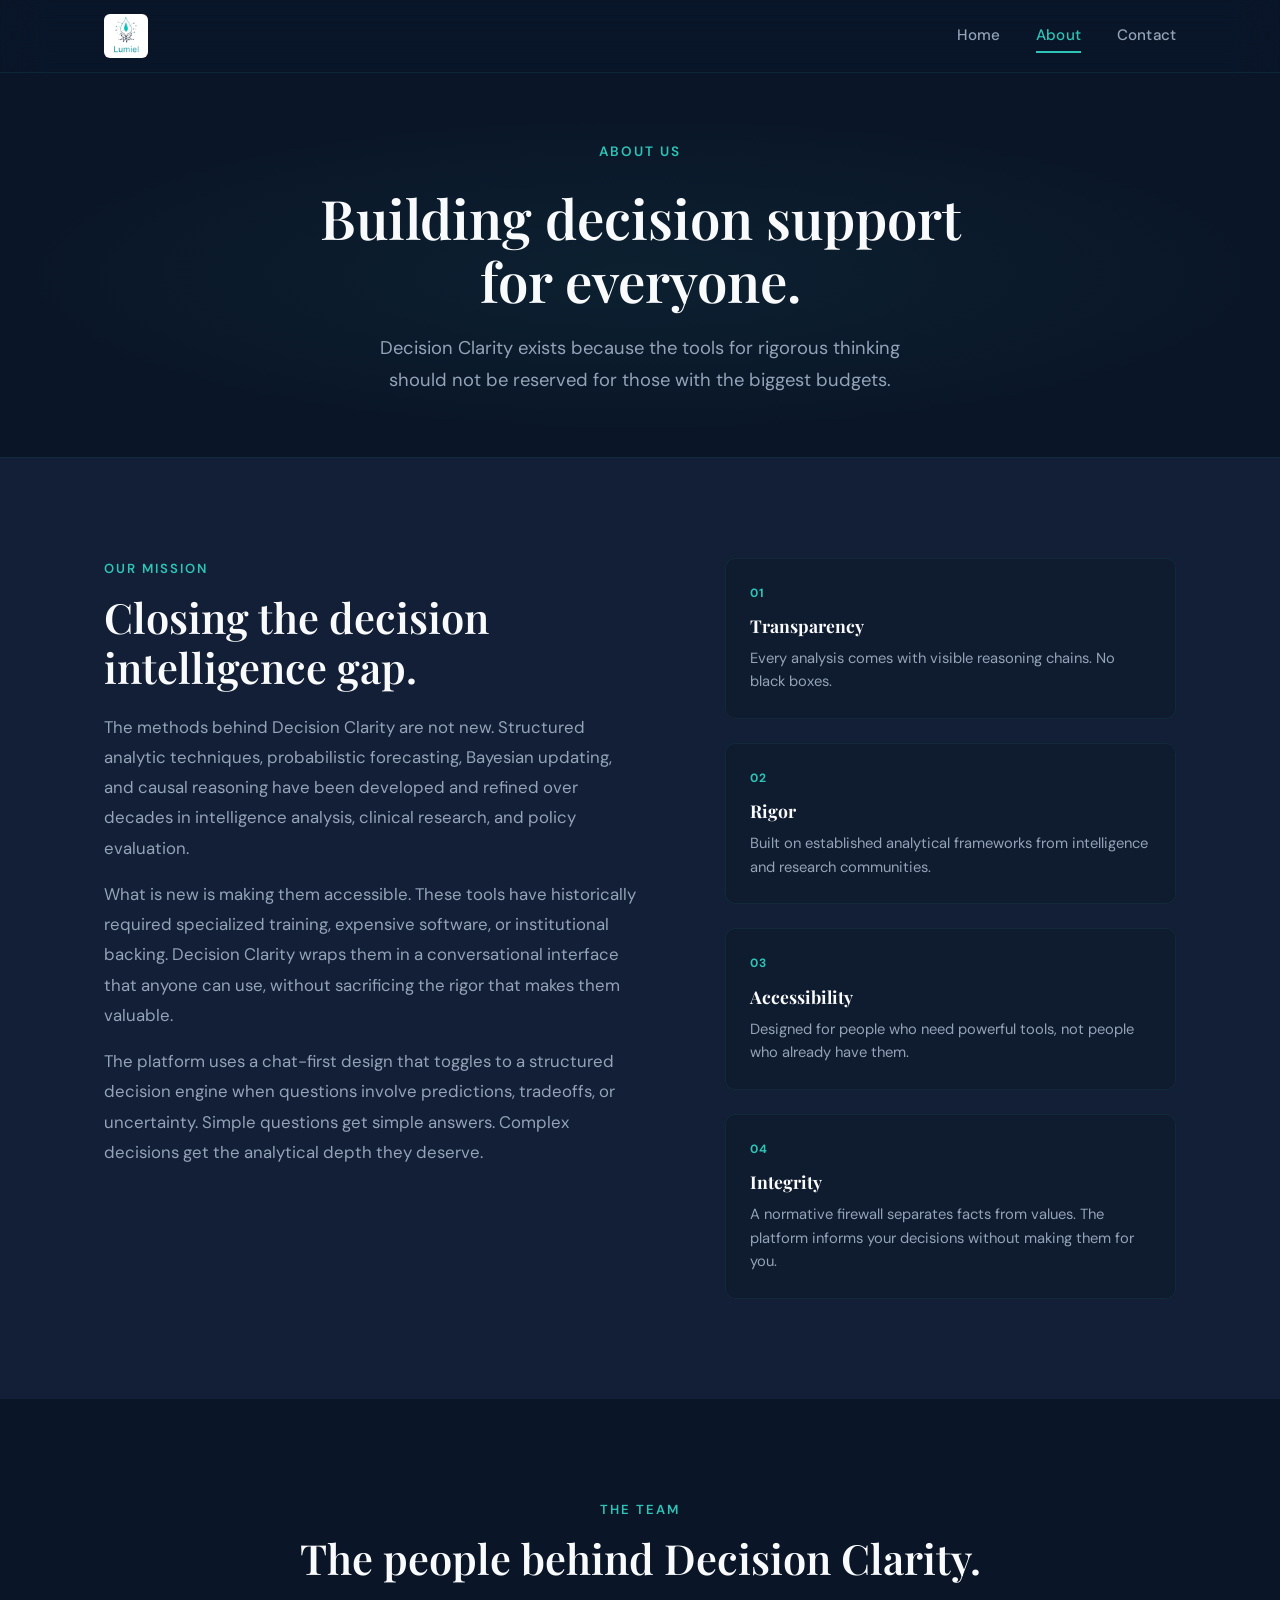
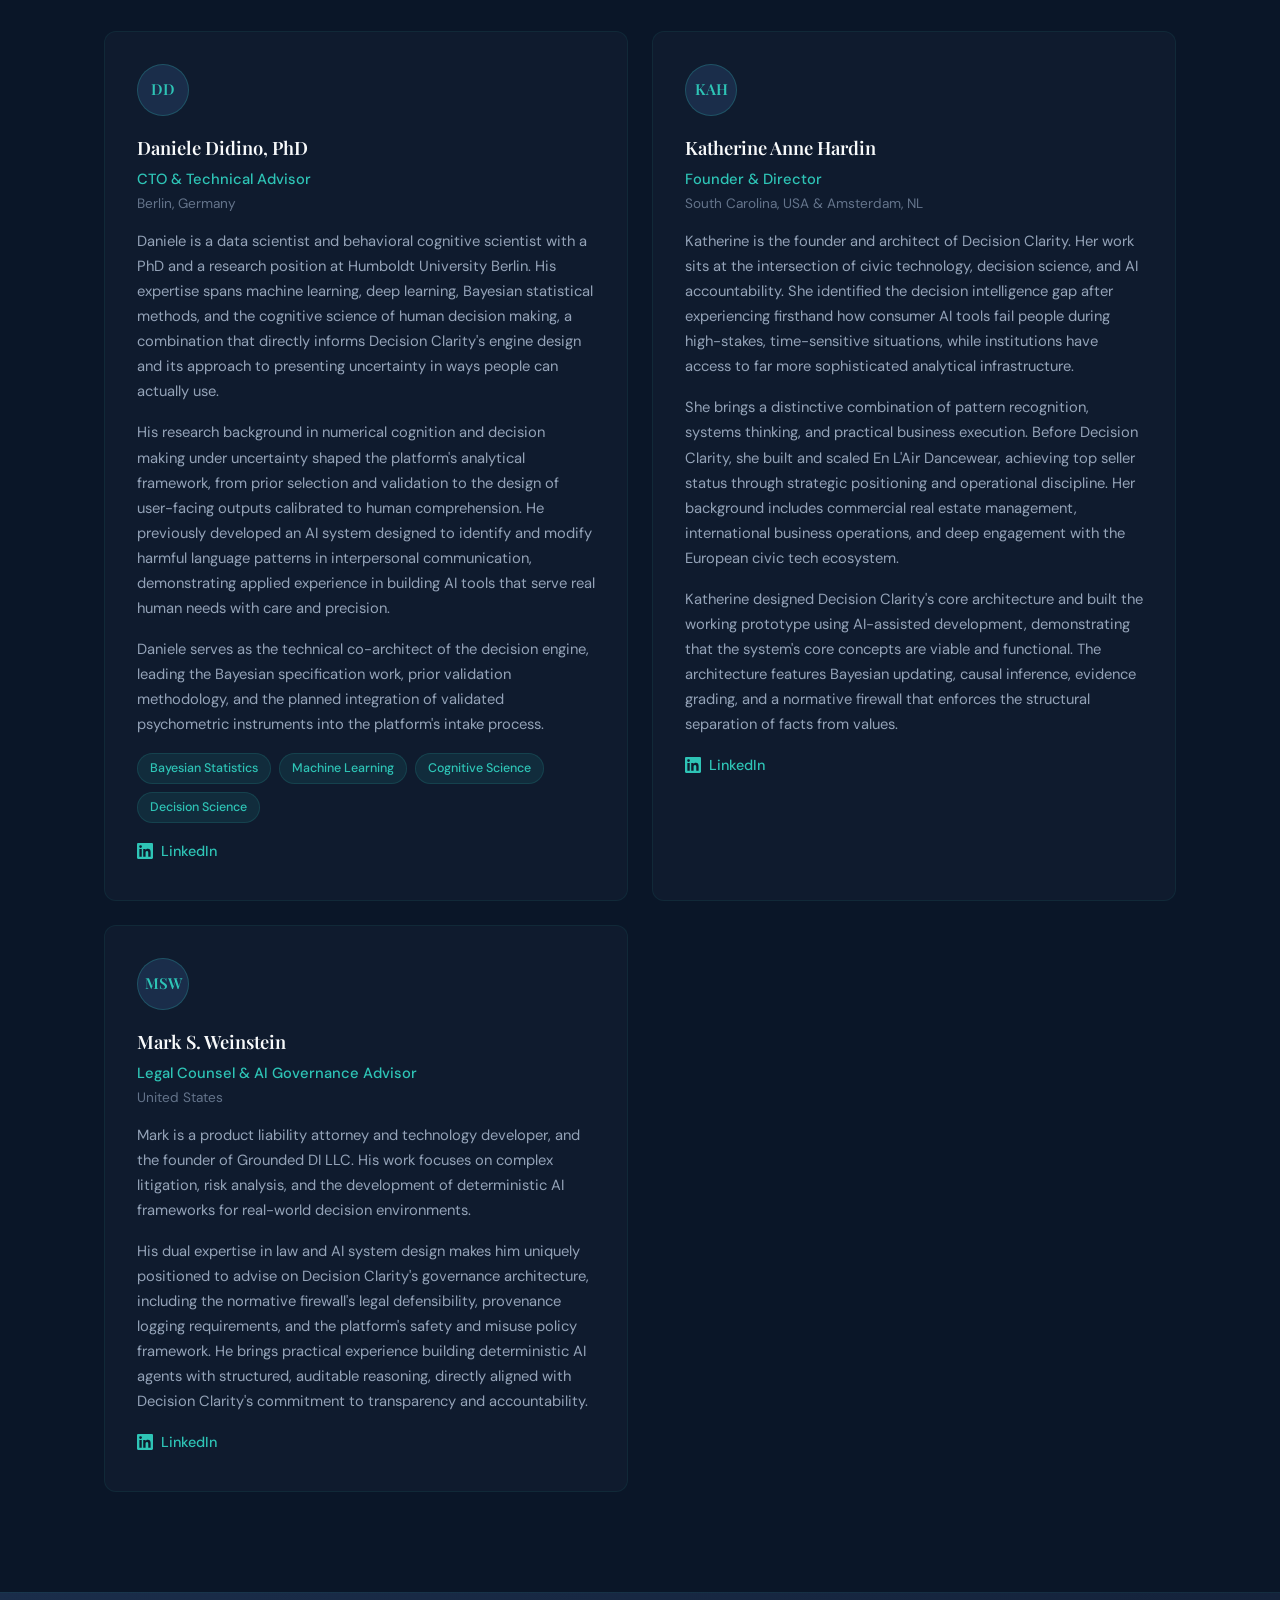
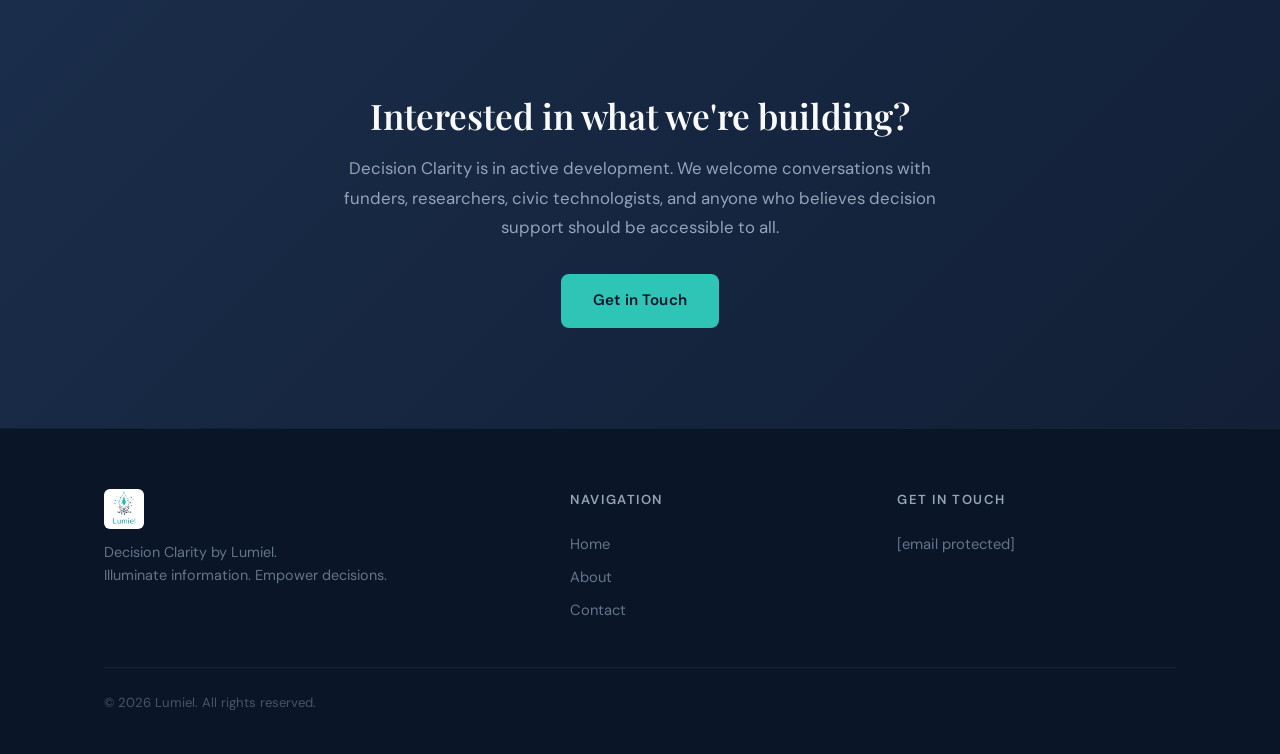
==== commit 14f59b3a: "Update team bios, fix truncated scripts, restructure team section - Fix truncated JS on all pages (h" ====
--- a/about.html
+++ b/about.html
@@ -81,42 +81,21 @@
             <p class="section-eyebrow center">The Team</p>
             <h2 class="section-title center">The people behind Decision Clarity.</h2>
 
-            <!-- Founder -->
-            <div class="founder-card">
-                <div class="founder-info">
-                    <div class="founder-header">
-                        <div class="founder-avatar">KAH</div>
-                        <div>
-                            <h3 class="founder-name">Katherine Anne Hardin</h3>
-                            <p class="founder-role">Founder</p>
-                        </div>
-                    </div>
-                    <p class="founder-bio">Katherine is the founder and architect of Decision Clarity. Her work sits at the intersection of civic technology, decision science, and AI accountability. She identified the decision intelligence gap after experiencing firsthand how consumer AI tools fail people during high-stakes, time-sensitive situations while institutions have access to far more sophisticated analytical infrastructure.</p>
-                    <p class="founder-bio">She brings a distinctive combination of pattern recognition, systems thinking, and practical business execution. Before Decision Clarity, she built and scaled En L'Air Dancewear, achieving top seller status through strategic positioning and operational discipline. Her background includes commercial real estate management, international business operations, and deep engagement with the European civic tech ecosystem.</p>
-                    <p class="founder-bio">Katherine designed Decision Clarity's core architecture: an 18 to 34 component system featuring Bayesian updating, causal inference, evidence grading, and a normative firewall that enforces the principled separation of facts from values.</p>
-                    <div class="founder-links">
-                        <a href="https://www.linkedin.com/in/katherine-hardin-231b8b284/" target="_blank" rel="noopener" class="social-link">
-                            <svg viewBox="0 0 24 24" fill="currentColor" width="20" height="20"><path d="M20.447 20.452h-3.554v-5.569c0-1.328-.027-3.037-1.852-3.037-1.853 0-2.136 1.445-2.136 2.939v5.667H9.351V9h3.414v1.561h.046c.477-.9 1.637-1.85 3.37-1.85 3.601 0 4.267 2.37 4.267 5.455v6.286zM5.337 7.433a2.062 2.062 0 01-2.063-2.065 2.064 2.064 0 112.063 2.065zm1.782 13.019H3.555V9h3.564v11.452zM22.225 0H1.771C.792 0 0 .774 0 1.729v20.542C0 23.227.792 24 1.771 24h20.451C23.2 24 24 23.227 24 22.271V1.729C24 .774 23.2 0 22.222 0h.003z"/></svg>
-                            LinkedIn
-                        </a>
-                    </div>
-                </div>
-            </div>
-
-            <!-- Technical Team -->
-            <h3 class="team-section-label">Technical Team</h3>
             <div class="team-grid">
+                <!-- Daniele Didino -->
                 <div class="team-card">
                     <div class="team-avatar">DD</div>
-                    <h3 class="team-name">Daniele Didino</h3>
-                    <p class="team-role">Data Scientist &amp; ML Engineer</p>
+                    <h3 class="team-name">Daniele Didino, PhD</h3>
+                    <p class="team-role">CTO &amp; Technical Advisor</p>
                     <p class="team-location">Berlin, Germany</p>
-                    <p class="team-bio">Data science professional with deep expertise in machine learning, deep learning, and statistical methods. Daniele brings rigorous analytical depth and practical implementation experience across the full data science lifecycle, from concept development to model deployment. His background in communicating complex technical concepts to diverse audiences strengthens the platform's commitment to accessibility.</p>
+                    <p class="team-bio">Daniele is a data scientist and behavioral cognitive scientist with a PhD and a research position at Humboldt University Berlin. His expertise spans machine learning, deep learning, Bayesian statistical methods, and the cognitive science of human decision making, a combination that directly informs Decision Clarity's engine design and its approach to presenting uncertainty in ways people can actually use.</p>
+                    <p class="team-bio">His research background in numerical cognition and decision making under uncertainty shaped the platform's analytical framework, from prior selection and validation to the design of user-facing outputs calibrated to human comprehension. He previously developed an AI system designed to identify and modify harmful language patterns in interpersonal communication, demonstrating applied experience in building AI tools that serve real human needs with care and precision.</p>
+                    <p class="team-bio">Daniele serves as the technical co-architect of the decision engine, leading the Bayesian specification work, prior validation methodology, and the planned integration of validated psychometric instruments into the platform's intake process.</p>
                     <div class="team-skills">
+                        <span>Bayesian Statistics</span>
                         <span>Machine Learning</span>
-                        <span>Deep Learning</span>
-                        <span>Statistics</span>
-                        <span>Data Science</span>
+                        <span>Cognitive Science</span>
+                        <span>Decision Science</span>
                     </div>
                     <a href="https://www.linkedin.com/in/daniele-didino" target="_blank" rel="noopener" class="social-link">
                         <svg viewBox="0 0 24 24" fill="currentColor" width="16" height="16"><path d="M20.447 20.452h-3.554v-5.569c0-1.328-.027-3.037-1.852-3.037-1.853 0-2.136 1.445-2.136 2.939v5.667H9.351V9h3.414v1.561h.046c.477-.9 1.637-1.85 3.37-1.85 3.601 0 4.267 2.37 4.267 5.455v6.286zM5.337 7.433a2.062 2.062 0 01-2.063-2.065 2.064 2.064 0 112.063 2.065zm1.782 13.019H3.555V9h3.564v11.452zM22.225 0H1.771C.792 0 0 .774 0 1.729v20.542C0 23.227.792 24 1.771 24h20.451C23.2 24 24 23.227 24 22.271V1.729C24 .774 23.2 0 22.222 0h.003z"/></svg>
@@ -124,19 +103,30 @@
                     </a>
                 </div>
 
+                <!-- Katherine Anne Hardin -->
                 <div class="team-card">
-                    <div class="team-avatar">TK</div>
-                    <h3 class="team-name">Timur Kabulov</h3>
-                    <p class="team-role">AI/ML Engineer</p>
-                    <p class="team-location">Minsk, Belarus</p>
-                    <p class="team-bio">Machine learning engineer with strong practical experience applying advanced deep learning and statistical methods to real-world problems. Timur specializes in computer vision, image segmentation, and building AI-powered systems, bringing hands-on expertise in designing and deploying scalable ML solutions. His background spans bioengineering, bioinformatics, and industrial applications of AI.</p>
-                    <div class="team-skills">
-                        <span>Deep Learning</span>
-                        <span>Computer Vision</span>
-                        <span>Python</span>
-                        <span>PyTorch</span>
-                    </div>
-                    <a href="https://www.linkedin.com/in/ta8kimur" target="_blank" rel="noopener" class="social-link">
+                    <div class="team-avatar">KAH</div>
+                    <h3 class="team-name">Katherine Anne Hardin</h3>
+                    <p class="team-role">Founder &amp; Director</p>
+                    <p class="team-location">South Carolina, USA &amp; Amsterdam, NL</p>
+                    <p class="team-bio">Katherine is the founder and architect of Decision Clarity. Her work sits at the intersection of civic technology, decision science, and AI accountability. She identified the decision intelligence gap after experiencing firsthand how consumer AI tools fail people during high-stakes, time-sensitive situations, while institutions have access to far more sophisticated analytical infrastructure.</p>
+                    <p class="team-bio">She brings a distinctive combination of pattern recognition, systems thinking, and practical business execution. Before Decision Clarity, she built and scaled En L'Air Dancewear, achieving top seller status through strategic positioning and operational discipline. Her background includes commercial real estate management, international business operations, and deep engagement with the European civic tech ecosystem.</p>
+                    <p class="team-bio">Katherine designed Decision Clarity's core architecture and built the working prototype using AI-assisted development, demonstrating that the system's core concepts are viable and functional. The architecture features Bayesian updating, causal inference, evidence grading, and a normative firewall that enforces the structural separation of facts from values.</p>
+                    <a href="https://www.linkedin.com/in/katherine-hardin-231b8b284/" target="_blank" rel="noopener" class="social-link">
+                        <svg viewBox="0 0 24 24" fill="currentColor" width="16" height="16"><path d="M20.447 20.452h-3.554v-5.569c0-1.328-.027-3.037-1.852-3.037-1.853 0-2.136 1.445-2.136 2.939v5.667H9.351V9h3.414v1.561h.046c.477-.9 1.637-1.85 3.37-1.85 3.601 0 4.267 2.37 4.267 5.455v6.286zM5.337 7.433a2.062 2.062 0 01-2.063-2.065 2.064 2.064 0 112.063 2.065zm1.782 13.019H3.555V9h3.564v11.452zM22.225 0H1.771C.792 0 0 .774 0 1.729v20.542C0 23.227.792 24 1.771 24h20.451C23.2 24 24 23.227 24 22.271V1.729C24 .774 23.2 0 22.222 0h.003z"/></svg>
+                        LinkedIn
+                    </a>
+                </div>
+
+                <!-- Mark S. Weinstein -->
+                <div class="team-card">
+                    <div class="team-avatar">MSW</div>
+                    <h3 class="team-name">Mark S. Weinstein</h3>
+                    <p class="team-role">Legal Counsel &amp; AI Governance Advisor</p>
+                    <p class="team-location">United States</p>
+                    <p class="team-bio">Mark is a product liability attorney and technology developer, and the founder of Grounded DI LLC. His work focuses on complex litigation, risk analysis, and the development of deterministic AI frameworks for real-world decision environments.</p>
+                    <p class="team-bio">His dual expertise in law and AI system design makes him uniquely positioned to advise on Decision Clarity's governance architecture, including the normative firewall's legal defensibility, provenance logging requirements, and the platform's safety and misuse policy framework. He brings practical experience building deterministic AI agents with structured, auditable reasoning, directly aligned with Decision Clarity's commitment to transparency and accountability.</p>
+                    <a href="https://www.linkedin.com/in/marksweinstein" target="_blank" rel="noopener" class="social-link">
                         <svg viewBox="0 0 24 24" fill="currentColor" width="16" height="16"><path d="M20.447 20.452h-3.554v-5.569c0-1.328-.027-3.037-1.852-3.037-1.853 0-2.136 1.445-2.136 2.939v5.667H9.351V9h3.414v1.561h.046c.477-.9 1.637-1.85 3.37-1.85 3.601 0 4.267 2.37 4.267 5.455v6.286zM5.337 7.433a2.062 2.062 0 01-2.063-2.065 2.064 2.064 0 112.063 2.065zm1.782 13.019H3.555V9h3.564v11.452zM22.225 0H1.771C.792 0 0 .774 0 1.729v20.542C0 23.227.792 24 1.771 24h20.451C23.2 24 24 23.227 24 22.271V1.729C24 .774 23.2 0 22.222 0h.003z"/></svg>
                         LinkedIn
                     </a>
@@ -181,7 +171,8 @@
         </div>
     </footer>
 
-    <script data-cfasync="false" src="/cdn-cgi/scripts/5c5dd728/cloudflare-static/email-decode.min.js"></script><script>
+    <script>
+        // Mobile nav toggle
         const toggle = document.querySelector('.nav-toggle');
         const links = document.querySelector('.nav-links');
         toggle.addEventListener('click', () => {
@@ -189,6 +180,18 @@
             toggle.classList.toggle('open');
         });
 
+        // Scroll animations
         const observer = new IntersectionObserver((entries) => {
             entries.forEach(entry => {
-                if (entry.isIntersecting) e+                if (entry.isIntersecting) {
+                    entry.target.classList.add('visible');
+                }
+            });
+        }, { threshold: 0.1 });
+
+        document.querySelectorAll('.mission-content, .principle, .founder-card, .team-card, .cta-inner').forEach(el => {
+            observer.observe(el);
+        });
+    </script>
+</body>
+</html>
--- a/styles.css
+++ b/styles.css
@@ -624,6 +624,7 @@
     display: grid;
     grid-template-columns: repeat(2, 1fr);
     gap: 24px;
+    margin-top: 48px;
 }
 .team-card {
     padding: 32px;
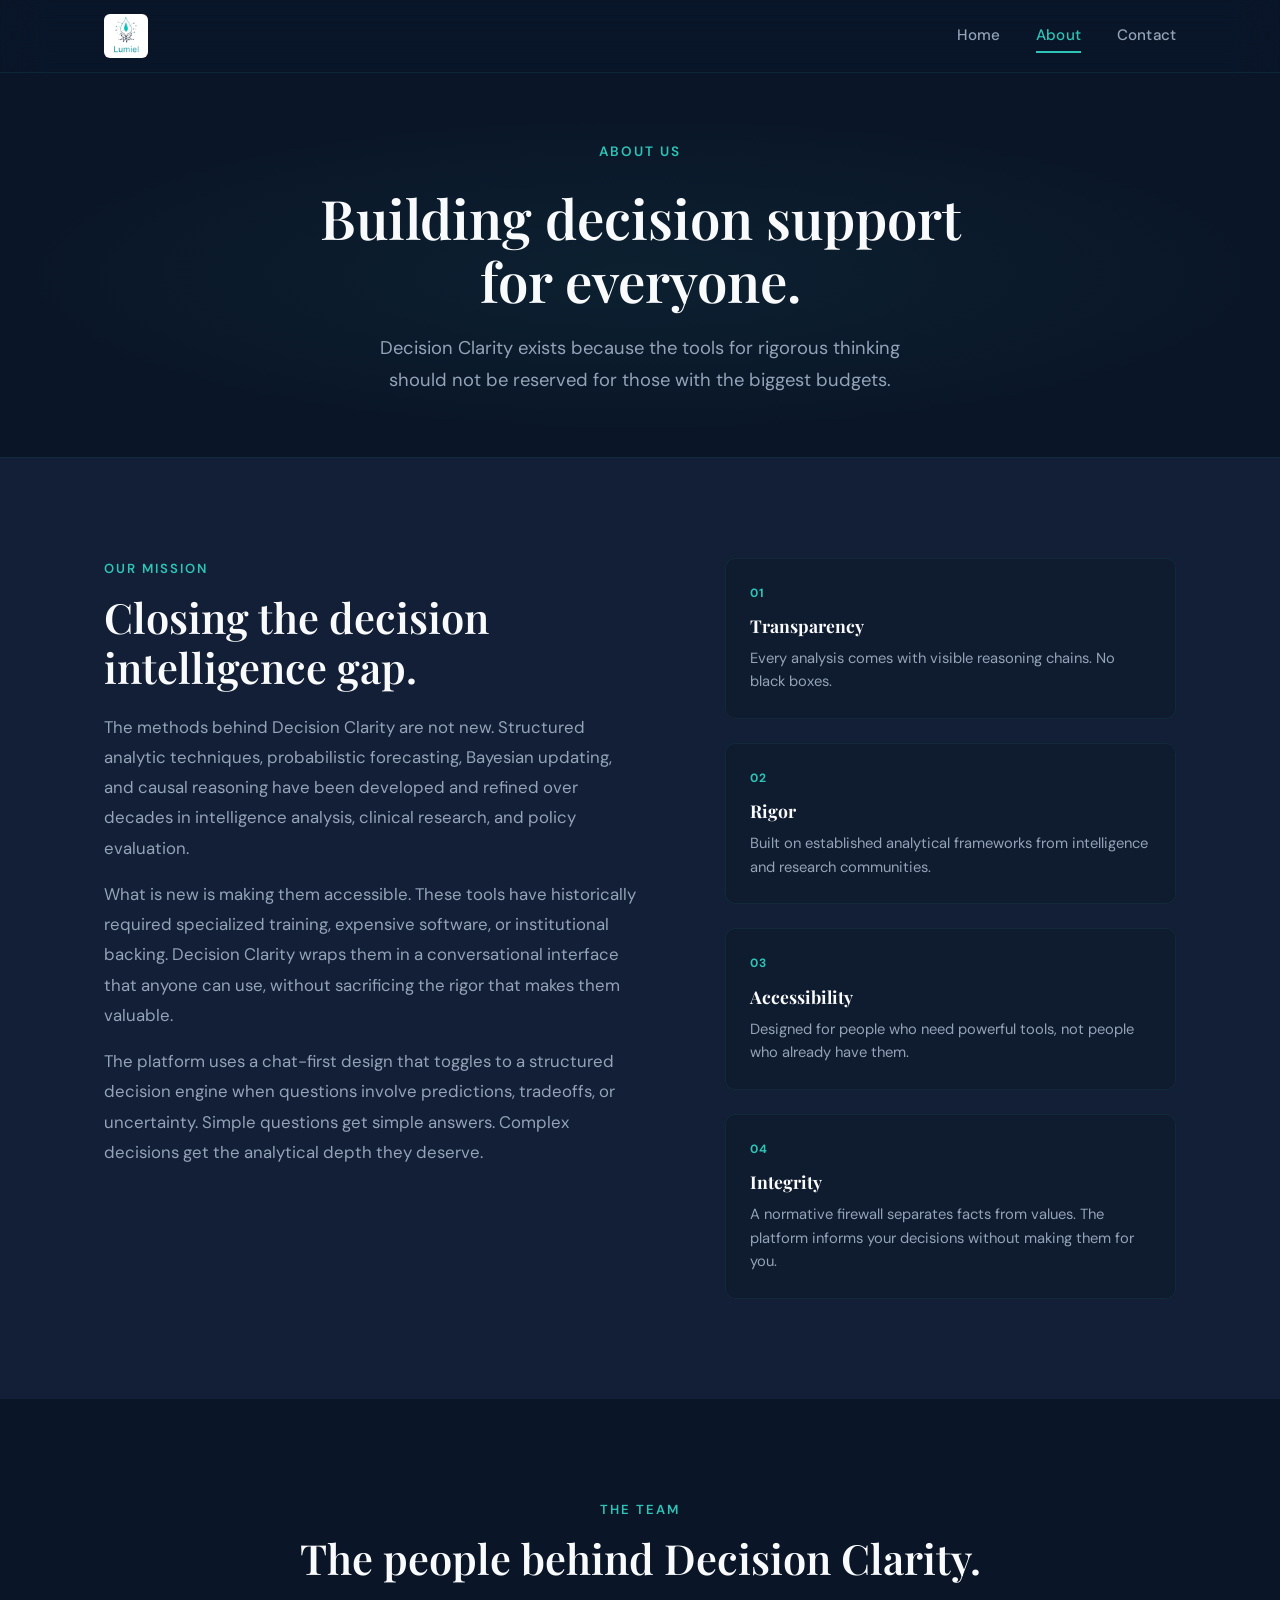
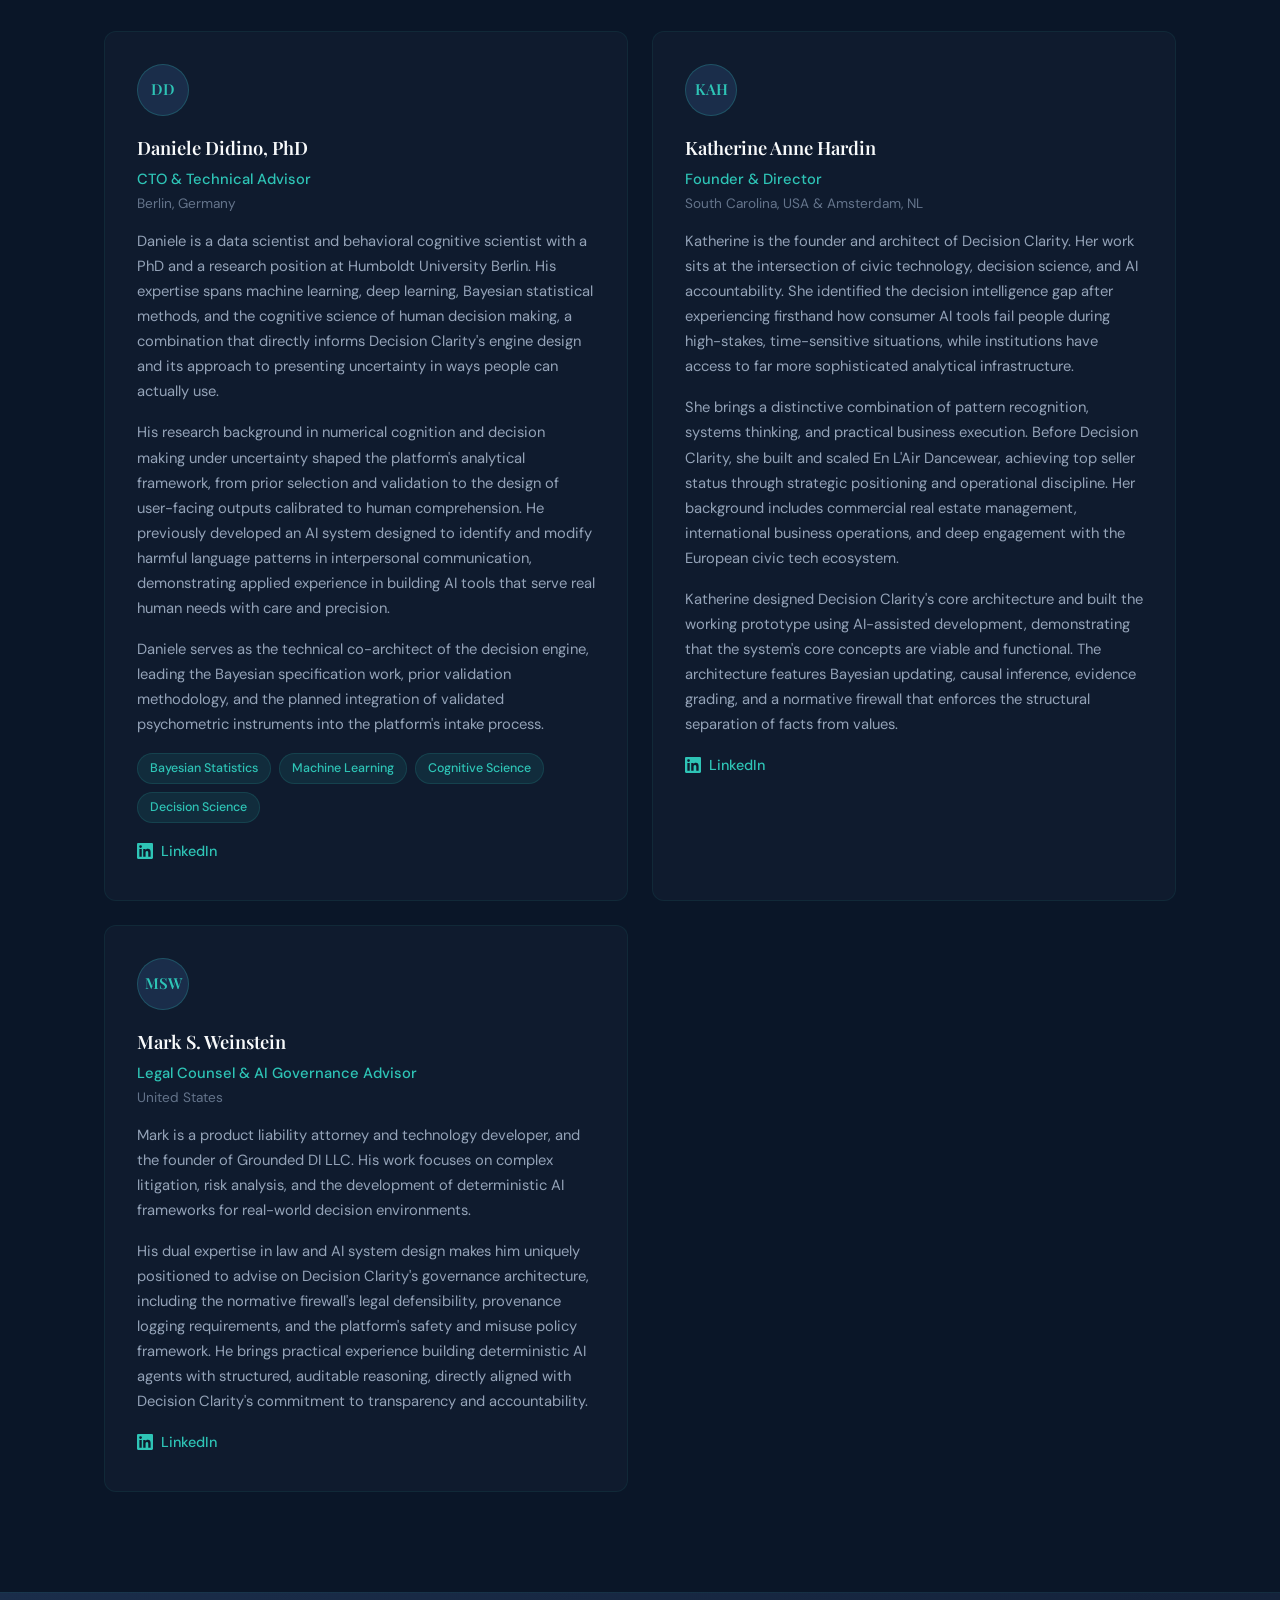
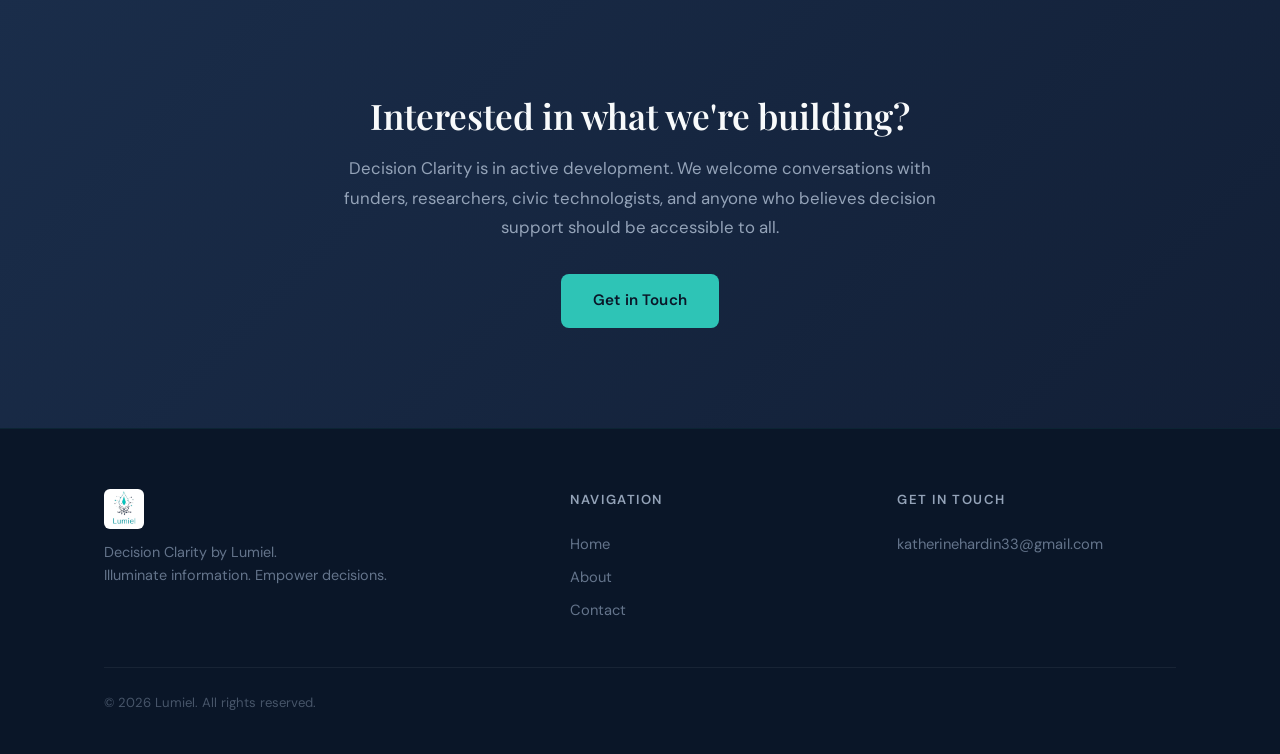
==== commit d8502f17: "Replace Cloudflare email obfuscation with mailto links All email links across the site now use mailt" ====
--- a/about.html
+++ b/about.html
@@ -162,7 +162,7 @@
                 </div>
                 <div class="footer-contact">
                     <h4>Get in Touch</h4>
-                    <a href="/cdn-cgi/l/email-protection#6d060c1905081f040308050c1f0904035e5e2d0a000c0401430e0200"><span class="__cf_email__" data-cfemail="9ef5ffeaf6fbecf7f0fbf6ffecfaf7f0adaddef9f3fff7f2b0fdf1f3">[email&#160;protected]</span></a>
+                    <a href="mailto:katherinehardin33@gmail.com">katherinehardin33@gmail.com</a>
                 </div>
             </div>
             <div class="footer-bottom">
